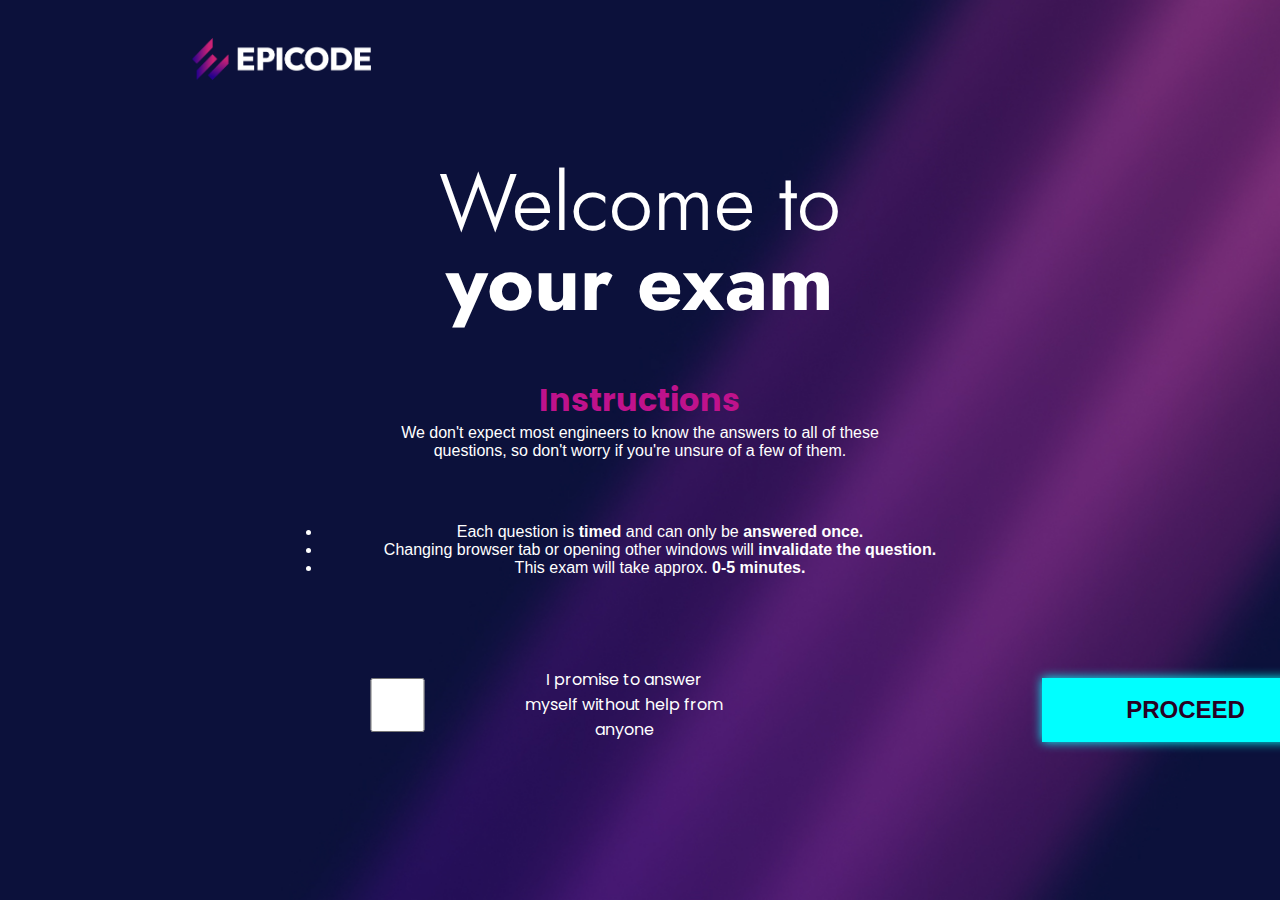
==== progetto finito/index.html @ c2583f1c "Add files via upload" ====
<!DOCTYPE html>
<html lang="en">

<head>
    <meta charset="UTF-8">
    <meta name="viewport" content="width=device-width, initial-scale=1.0">
    <title>Document</title>
    <link rel="stylesheet" href="./asset/css/stylesheet.css">
    <link rel="preconnect" href="https://fonts.googleapis.com">
<link rel="preconnect" href="https://fonts.gstatic.com" crossorigin>
<link href="https://fonts.googleapis.com/css2?family=Poppins:wght@600&display=swap" rel="stylesheet">
<link rel="preconnect" href="https://fonts.googleapis.com">
<link rel="preconnect" href="https://fonts.gstatic.com" crossorigin>
<link href="https://fonts.googleapis.com/css2?family=Jost:ital,wght@0,350;1,350&display=swap" rel="stylesheet">
<link rel="preconnect" href="https://fonts.googleapis.com">
<link rel="preconnect" href="https://fonts.gstatic.com" crossorigin>
<link href="https://fonts.googleapis.com/css2?family=Jost:ital,wght@0,900;1,900&display=swap" rel="stylesheet">
</head>

<body>
    <header>
         <img id="logo_epicode" src="./asset/img/epicode_logo.png"> <!--LOGO EPICODE ALTO A SX-->
    </header>
    <section>
        <h1 class="welcome">Welcome to <br><span class="bold"class="exam">your exam</span></h1>
        <div>
            <h3 id="viola" class="bold">Instructions</h3> <!--SCRITTA IN VIOLA-->
            <p>We don't expect most engineers to know the answers to all of these <br> questions, so don't worry if you're unsure
                of a few of them.</p>
        </div>
        <div>
            <ul> <!--Lista con i pallini-->
                <li>Each question is <span class="bold">timed</span> and can only be <span class="bold">answered
                        once.</span></li>
                <li>Changing browser tab or opening other windows will <span class="bold">invalidate the question.</span>
                </li>
                <li>This exam will take approx. <span class="bold">0-5 minutes.</span></li>
            </ul>
        </div>
        <div class="input-container"> 
            <form action="#" class="form-flex"> <!--inserire percorso alla seconda pagina-->
                <div class="input-group">
                    <input type="checkbox" name="checkbox" value="accetto"
                        oninvalid="this.setCustomValidity('Must be accepted')" oninput="this.setCustomValidity('')" required>
                    <span class="flex-grow">I promise to answer myself without help from anyone</span>
                </div>
                <!-- TASTO AZZURRINO PER PROCEDERE -->
                <a href="./quiz.html"><button id="btn" class="bold" type="submit" name="submit" value="PROCEED">PROCEED</button></a>
            </form>
        </div>
    </section>
</body>
</html>
---- progetto finito/asset/css/stylesheet.css ----
body {
    background-image: url("../img/bg.jpg");
    background-repeat: no-repeat;
    background-size: cover;
    padding: 3% 8% 0% 8%;
    color: white; 
    width: 70%;
    margin: 0 auto;
    text-align: left;}

#logo_epicode {
    width: 20%;
    margin-bottom: 2.8vh;
}


.welcome {
    font-size: 80px; /* dimensione del testo per "Welcome to" */
    line-height: 1;
    font-family: "Jost", sans-serif;
    font-optical-sizing: auto;
    font-weight: 350;
    font-style: normal;
}

.exam {
    font-size: 60px;
    font-family: "Poppins", sans-serif;
  font-weight: 900;
  font-style: normal;
}

.bold {
    font-weight: bold;
}

#viola {
    color: #BF128C;
    font-family: "Poppins", sans-serif;
    font-size: 2em;
    margin: 0
}

p {
    font-family:Arial, Helvetica, sans-serif;
    margin: 0 0 7vh 0
}

ul {
    font-family: Arial, Helvetica, sans-serif;
}

form {
    margin-top: 10vh;
    font-family: "Poppins", sans-serif;
    margin-bottom: 7vh;
}

#btn {
    color: rgb(41, 0, 35);
    background-color: #00FFFF;
    border: none;
    box-shadow: 0 0 10px #00FFFF;
    cursor: pointer; 
    font-size: 1.5em;
    margin-left: 13em;
    height: 4rem;
    width: 12em;
}


.form-flex {
    display: flex;
    align-items: center; /* Allinea verticalmente gli elementi */
}

.input-group {
    display: flex; /* Rendi i suoi figli un flex item */
    align-items: center; /* Allinea verticalmente gli elementi */
    margin-bottom: 10px; /* Aggiungi spazio tra i gruppi di input */
}

.input-group input {
    margin-right: 10px; /* Aggiungi spazio tra l'input e il testo */
}

.flex-grow {
    flex-grow: 1; /* Fai espandere lo span per occupare lo spazio rimanente */
    width: max-content;
}

/*----------------------------seconda pagina --------------------------------------------------*/


h1 {
    color: white;
}

#quiz {
    text-align: center;  
    font-size: 1em;
    margin-top: 70px;
}

.fade {
  opacity: 0;
  transition: opacity 0.3s ease-in-out;
}

#button_risposte{
  margin-top: 60px;
  width: 80vw;
  display: inline-block;
} 

.risposta {
    width: 35vw;
    height: 7vh;
    margin: 15px;
    border-radius: 100px;
    background: transparent; 
    color: white;
    background-color: rgba(255, 255, 255, 0.1);
    border: none; 
    font-size: 1.1em;
    box-shadow: 0 -1.5px 1px 2px rgba(244, 242, 242, 0.915);
}


.risposta:hover {
  cursor: pointer;
  background: rgba(237, 26, 230, 0.626);
}

#question {
    text-align: center;
    margin-top: 100px;
}

#ndomanda {
    color: white;
}

#totdomande {
    color: rgb(219, 37, 97);
}

.score{
  font-size: 2.5em;
  margin-top: 15%;
}



/****************** inizio css timer ****************/

.base-timer {
    position: relative;
    width: 120px;
    height: 120px;
    margin-left: 80%;
  }
  
  .base-timer__svg {
    transform: scaleX(-1);
  }
  
  .base-timer__circle {
    fill: none;
    stroke: none;
  }
  
  .base-timer__path-elapsed {
    stroke-width: 10px;
    stroke: grey;
  }
  
  .base-timer__path-remaining {
    stroke-width: 10px;
    stroke-linecap: round;
    transform: rotate(90deg);
    transform-origin: center;
    transition: 1s linear all;
    fill-rule: nonzero;
    stroke: currentColor;
  }
  
  .base-timer__path-remaining.green {
    color: rgb(3, 227, 238);
  }
  
  .base-timer__path-remaining.orange {
    color: orange;
  }
  
  .base-timer__path-remaining.red {
    color: red;
  }
  
  .base-timer__label {
    position: absolute;
    width: 50px;
    height: 50px;
    top: 35px;
    margin-left: 35px;
    display: flex;
    align-items: center;
    justify-content: center;
    font-size: 40px;
    color: white;
  }

  /*---------------------------------------CSS terza pagina-------------------------------------*/
  

#top_text h2{
    margin: 0;
    font-weight: bold;
    font-size: 4vw;
    text-align: center;
}
#top_text h4{
    margin: 0 0 4vh 0;
    text-align: center;
    font-size: 2vw
}

#container{
    margin: auto;
  padding: 10px;
  margin-bottom:5vh;
  text-align: center;
  display:flex;
  justify-content: space-between;
  align-items: center; /* Centra il contenuto verticalmente */
}

#container > div {
    flex-grow: 1;
}

#container > div:first-child,
#container > div:last-child {
    flex-basis: 50%;
}
.scritturaGiustaESbagliata{ /*corretto e wrong*/
    font-size: 4.7em;
    margin: 0;
}

#percentualegiusta, #percentualesbagliata { /*numeri e percentuale*/
    font-size: 4.7em;
    font-weight: 700;
    margin: 0;
}

#domandegiuste, #domandesbagliate{ /*    tot/10   */
    font-size: 2em;
    margin: 0;
}

#percentualegiusta, #domandegiuste, #correctB{ /*testo a sx del grafico*/
    color: rgb(0, 255,255)
}
#percentualesbagliata, #domandesbagliate, #wrongV{   /*testo a dx del grafico*/
    color:rgb(194, 18, 141)
}

#btndiv{
    text-align: center;
}
#rateUs{ /*bottone in fondo*/
    background: none;
    border: 1px solid white;
    box-shadow: 0 0 10px #00FFFF;
    box-shadow: 0 0 10px #00FFFF;
    color: white;
    padding: 8px 26px;
    cursor: pointer;
    text-align: center;
    font-size: 2vw
}

/*--------------------------4 pagina stile-----------------------*/

/* Stile della sezione principale */
section{
    width: 80%;
    margin: 0 auto;
    text-align: center;
}

/* Stile del titolo */
h1{
    font-size: 4.2em;
    padding:0 auto ;
}

/* Stile del testo generico */
.testo{
    font-size: 2.1em;
}

/* Stile del testo all'interno del tag span */
.testospan{
    font-size: 2.3em;
}

/* Stile delle stelle per la valutazione */
#stelle{
    padding-bottom: 1.4em;
    cursor: pointer;
    display: flex;
    justify-content: center;
}

/* Stile dell'input del modulo */
form input{
    width: 100%;
    background: transparent;
    border: none;
    border-bottom: solid 2px #C40090;
    height: 6vh;
    font-size: 4vh;
    color: white;
    padding-left: 15px;
}

/* Stile del pulsante "More Info" */
.styleButton4Pagina{
    background-color: #00FFFF;
    border: none;
    margin-top: 1.4em;
    width: 10em;
    height: 3em;
    font-weight: 700;
    box-shadow: 0 0 15px #00FFFF; 
    cursor: pointer;
}

/* Stile delle immagini delle stelle */
#stelle img {
    opacity: 0.1;
    transition: opacity 0.2s ease;
    cursor: pointer;
}

/* Stile delle immagini delle stelle al passaggio del mouse */
#stelle img:hover,
#stelle img.active {
    opacity: 0.6;
}

/* Stile delle immagini delle stelle cliccate */
#stelle img.clicked {
    opacity: 1;
}

/* Stile del testo del commento */
.comment-text {
    margin: 0; 
    margin-left: 10px; /* Aggiunge uno spazio tra le stelle e il paragrafo */
    font-size: 1.5em; /* Imposta la dimensione del carattere del commento */
    color: #faf6f6;
    align-self: center; /* Colore del testo del commento */
}

/* Stile per il commento visibile */
.comment-text.visible {
    display: inline-block;
    align-self: center;
}
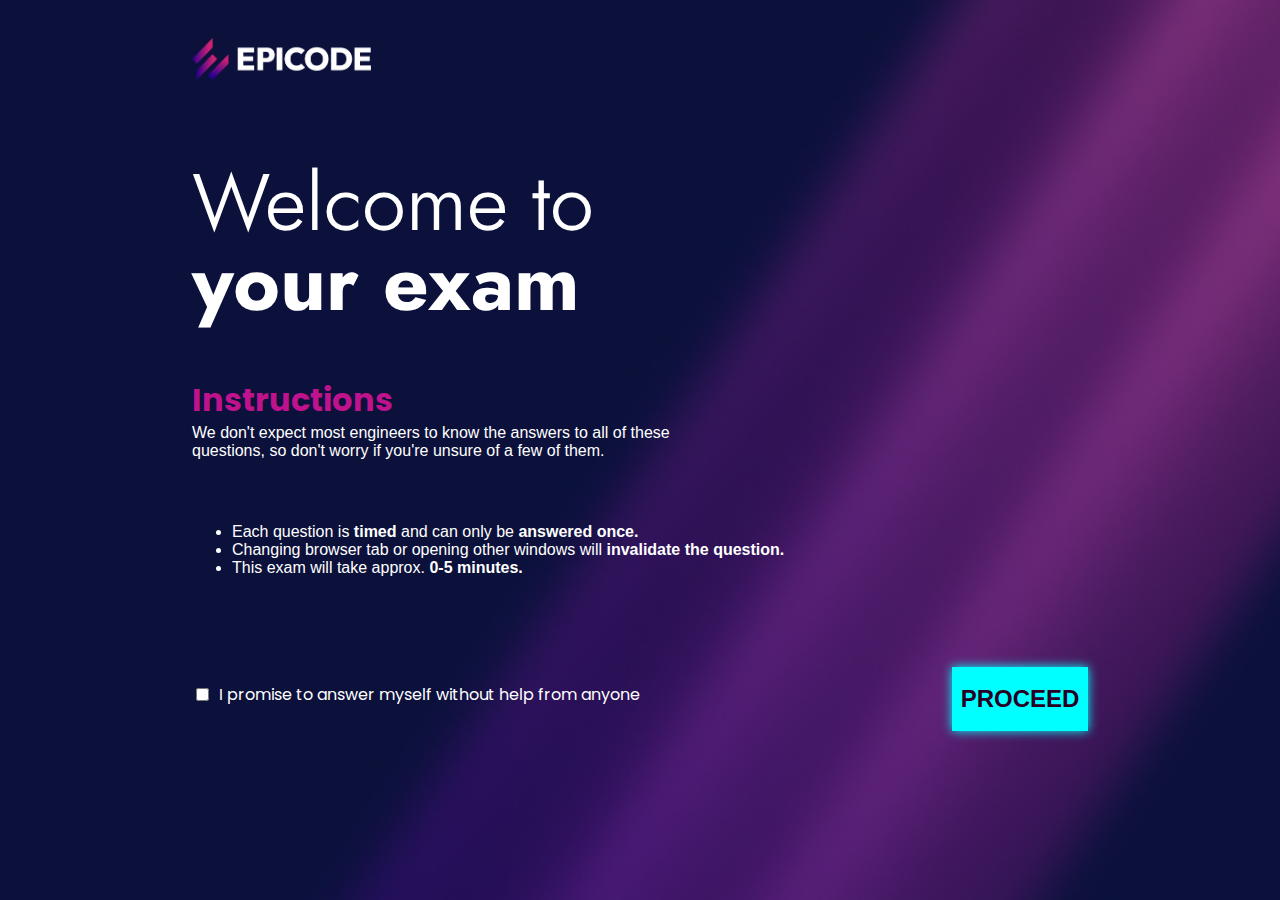
==== commit 823d60e8: "." ====
--- a/progetto finito/index.html
+++ b/progetto finito/index.html
@@ -5,7 +5,7 @@
     <meta charset="UTF-8">
     <meta name="viewport" content="width=device-width, initial-scale=1.0">
     <title>Document</title>
-    <link rel="stylesheet" href="./asset/css/stylesheet.css">
+    <link rel="stylesheet" href="../progetto finito/asset/css/stylesheet.css"> <!--FILE CSS-->
     <link rel="preconnect" href="https://fonts.googleapis.com">
 <link rel="preconnect" href="https://fonts.gstatic.com" crossorigin>
 <link href="https://fonts.googleapis.com/css2?family=Poppins:wght@600&display=swap" rel="stylesheet">
@@ -25,11 +25,11 @@
         <h1 class="welcome">Welcome to <br><span class="bold"class="exam">your exam</span></h1>
         <div>
             <h3 id="viola" class="bold">Instructions</h3> <!--SCRITTA IN VIOLA-->
-            <p>We don't expect most engineers to know the answers to all of these <br> questions, so don't worry if you're unsure
+            <p id="par1pag">We don't expect most engineers to know the answers to all of these <br> questions, so don't worry if you're unsure
                 of a few of them.</p>
         </div>
         <div>
-            <ul> <!--Lista con i pallini-->
+            <ul id="ul1pagina"> <!--Lista con i pallini-->
                 <li>Each question is <span class="bold">timed</span> and can only be <span class="bold">answered
                         once.</span></li>
                 <li>Changing browser tab or opening other windows will <span class="bold">invalidate the question.</span>
@@ -38,14 +38,14 @@
             </ul>
         </div>
         <div class="input-container"> 
-            <form action="#" class="form-flex"> <!--inserire percorso alla seconda pagina-->
+            <form action="./quiz.html" class="form-flex"> <!--inserire percorso alla seconda pagina-->
                 <div class="input-group">
                     <input type="checkbox" name="checkbox" value="accetto"
                         oninvalid="this.setCustomValidity('Must be accepted')" oninput="this.setCustomValidity('')" required>
                     <span class="flex-grow">I promise to answer myself without help from anyone</span>
                 </div>
                 <!-- TASTO AZZURRINO PER PROCEDERE -->
-                <a href="./quiz.html"><button id="btn" class="bold" type="submit" name="submit" value="PROCEED">PROCEED</button></a>
+                <button id="btn" class="bold" type="submit" name="submit" value="PROCEED">PROCEED</button>
             </form>
         </div>
     </section>
--- a/progetto finito/asset/css/stylesheet.css
+++ b/progetto finito/asset/css/stylesheet.css
@@ -41,16 +41,16 @@
     margin: 0
 }
 
-p {
+#par1pag {
     font-family:Arial, Helvetica, sans-serif;
     margin: 0 0 7vh 0
 }
 
-ul {
+#ul1pagina {
     font-family: Arial, Helvetica, sans-serif;
 }
 
-form {
+.form-flex {
     margin-top: 10vh;
     font-family: "Poppins", sans-serif;
     margin-bottom: 7vh;
@@ -92,7 +92,7 @@
 /*----------------------------seconda pagina --------------------------------------------------*/
 
 
-h1 {
+#domanda {
     color: white;
 }
 
@@ -284,14 +284,14 @@
 /*--------------------------4 pagina stile-----------------------*/
 
 /* Stile della sezione principale */
-section{
+#section4pagina{
     width: 80%;
     margin: 0 auto;
     text-align: center;
 }
 
 /* Stile del titolo */
-h1{
+#h1Pag4{
     font-size: 4.2em;
     padding:0 auto ;
 }
@@ -315,7 +315,7 @@
 }
 
 /* Stile dell'input del modulo */
-form input{
+#scrittura input{
     width: 100%;
     background: transparent;
     border: none;
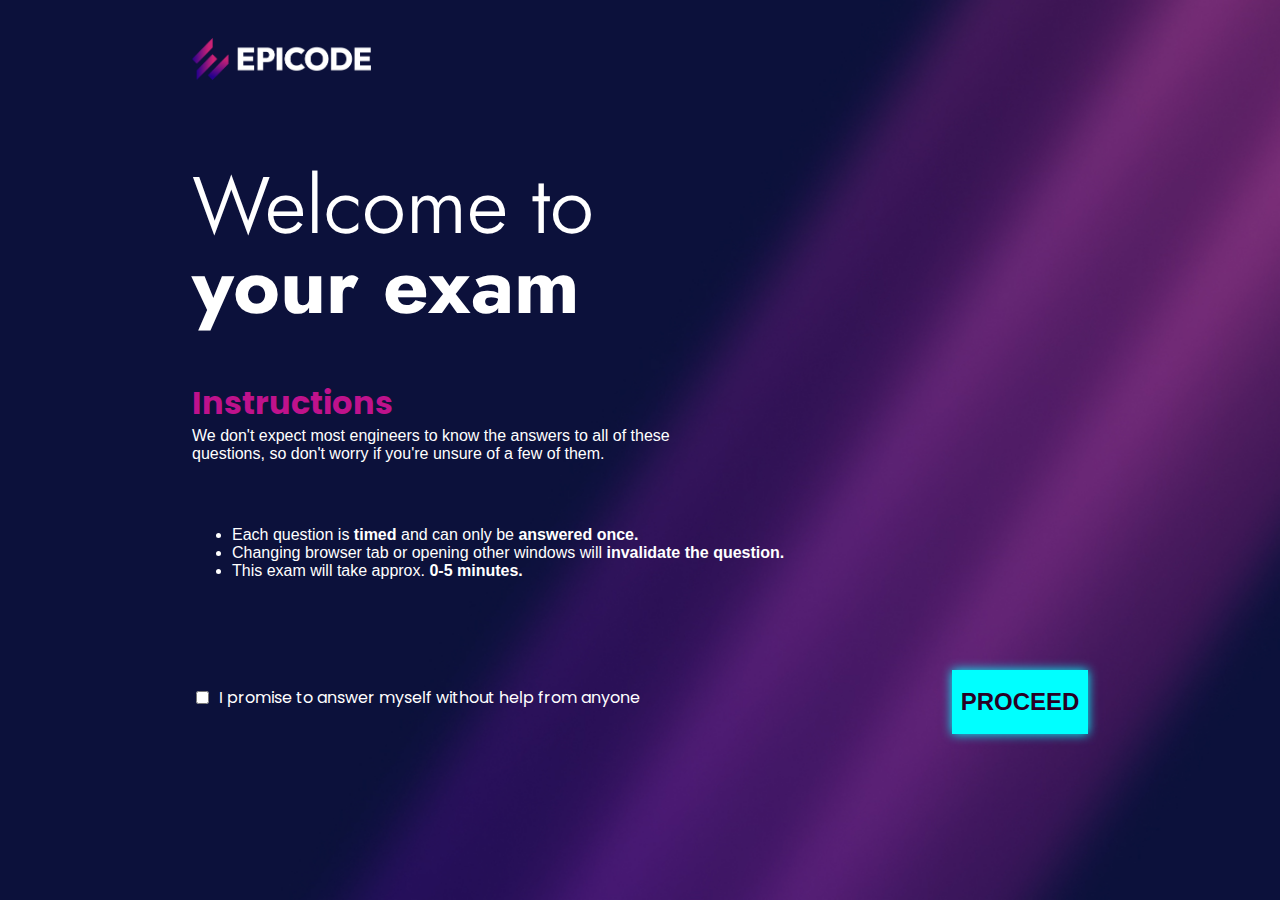
==== commit 820b4b9e: "." ====
--- a/progetto finito/index.html
+++ b/progetto finito/index.html
@@ -7,41 +7,44 @@
     <title>Document</title>
     <link rel="stylesheet" href="../progetto finito/asset/css/stylesheet.css"> <!--FILE CSS-->
     <link rel="preconnect" href="https://fonts.googleapis.com">
-<link rel="preconnect" href="https://fonts.gstatic.com" crossorigin>
-<link href="https://fonts.googleapis.com/css2?family=Poppins:wght@600&display=swap" rel="stylesheet">
-<link rel="preconnect" href="https://fonts.googleapis.com">
-<link rel="preconnect" href="https://fonts.gstatic.com" crossorigin>
-<link href="https://fonts.googleapis.com/css2?family=Jost:ital,wght@0,350;1,350&display=swap" rel="stylesheet">
-<link rel="preconnect" href="https://fonts.googleapis.com">
-<link rel="preconnect" href="https://fonts.gstatic.com" crossorigin>
-<link href="https://fonts.googleapis.com/css2?family=Jost:ital,wght@0,900;1,900&display=swap" rel="stylesheet">
+    <link rel="preconnect" href="https://fonts.gstatic.com" crossorigin>
+    <link href="https://fonts.googleapis.com/css2?family=Poppins:wght@600&display=swap" rel="stylesheet">
+    <link rel="preconnect" href="https://fonts.googleapis.com">
+    <link rel="preconnect" href="https://fonts.gstatic.com" crossorigin>
+    <link href="https://fonts.googleapis.com/css2?family=Jost:ital,wght@0,350;1,350&display=swap" rel="stylesheet">
+    <link rel="preconnect" href="https://fonts.googleapis.com">
+    <link rel="preconnect" href="https://fonts.gstatic.com" crossorigin>
+    <link href="https://fonts.googleapis.com/css2?family=Jost:ital,wght@0,900;1,900&display=swap" rel="stylesheet">
 </head>
 
-<body>
+<body style="text-align: left;">
     <header>
-         <img id="logo_epicode" src="./asset/img/epicode_logo.png"> <!--LOGO EPICODE ALTO A SX-->
+        <img id="logo_epicode" src="./asset/img/epicode_logo.png"> <!--LOGO EPICODE ALTO A SX-->
     </header>
     <section>
-        <h1 class="welcome">Welcome to <br><span class="bold"class="exam">your exam</span></h1>
+        <h1 class="welcome">Welcome to <br><span class="bold" class="exam">your exam</span></h1>
         <div>
             <h3 id="viola" class="bold">Instructions</h3> <!--SCRITTA IN VIOLA-->
-            <p id="par1pag">We don't expect most engineers to know the answers to all of these <br> questions, so don't worry if you're unsure
+            <p id="par1pag">We don't expect most engineers to know the answers to all of these <br> questions, so don't
+                worry if you're unsure
                 of a few of them.</p>
         </div>
         <div>
             <ul id="ul1pagina"> <!--Lista con i pallini-->
                 <li>Each question is <span class="bold">timed</span> and can only be <span class="bold">answered
                         once.</span></li>
-                <li>Changing browser tab or opening other windows will <span class="bold">invalidate the question.</span>
+                <li>Changing browser tab or opening other windows will <span class="bold">invalidate the
+                        question.</span>
                 </li>
                 <li>This exam will take approx. <span class="bold">0-5 minutes.</span></li>
             </ul>
         </div>
-        <div class="input-container"> 
+        <div class="input-container">
             <form action="./quiz.html" class="form-flex"> <!--inserire percorso alla seconda pagina-->
                 <div class="input-group">
                     <input type="checkbox" name="checkbox" value="accetto"
-                        oninvalid="this.setCustomValidity('Must be accepted')" oninput="this.setCustomValidity('')" required>
+                        oninvalid="this.setCustomValidity('Must be accepted')" oninput="this.setCustomValidity('')"
+                        required>
                     <span class="flex-grow">I promise to answer myself without help from anyone</span>
                 </div>
                 <!-- TASTO AZZURRINO PER PROCEDERE -->
@@ -50,4 +53,5 @@
         </div>
     </section>
 </body>
+
 </html>--- a/progetto finito/asset/css/stylesheet.css
+++ b/progetto finito/asset/css/stylesheet.css
@@ -6,13 +6,12 @@
     color: white; 
     width: 70%;
     margin: 0 auto;
-    text-align: left;}
-
-#logo_epicode {
+    font-family: "Poppins", sans-serif;
+}
+#logo_epicode{
     width: 20%;
     margin-bottom: 2.8vh;
 }
-
 
 .welcome {
     font-size: 80px; /* dimensione del testo per "Welcome to" */
@@ -99,7 +98,9 @@
 #quiz {
     text-align: center;  
     font-size: 1em;
-    margin-top: 70px;
+    margin-top: 3em; 
+    height: 50vh;
+    align-content: center;
 }
 
 .fade {
@@ -108,13 +109,12 @@
 }
 
 #button_risposte{
-  margin-top: 60px;
-  width: 80vw;
+  margin-top: 1.6em;
   display: inline-block;
 } 
 
 .risposta {
-    width: 35vw;
+    width: 30vw;
     height: 7vh;
     margin: 15px;
     border-radius: 100px;
@@ -134,7 +134,7 @@
 
 #question {
     text-align: center;
-    margin-top: 100px;
+    margin-top: 4em;
 }
 
 #ndomanda {
@@ -149,16 +149,28 @@
   font-size: 2.5em;
   margin-top: 15%;
 }
-
+#btnrst {
+    color: rgb(41, 0, 35);
+    background-color: #00FFFF;
+    border: none;
+    box-shadow: 0 0 10px #00FFFF;
+    cursor: pointer; 
+    font-size: 1.5em;
+    border-radius: 15px;
+    height: 4rem;
+    width: 8em;
+    margin-top: 10%;
+}
 
 
 /****************** inizio css timer ****************/
 
 .base-timer {
     position: relative;
-    width: 120px;
-    height: 120px;
-    margin-left: 80%;
+    width: 100px;
+    height: 100px;
+    margin-left: 90%;
+    margin-top: -3em;
   }
   
   .base-timer__svg {
@@ -200,13 +212,13 @@
   .base-timer__label {
     position: absolute;
     width: 50px;
-    height: 50px;
+    height: 30px;
     top: 35px;
-    margin-left: 35px;
+    margin-left: 25px;
     display: flex;
     align-items: center;
     justify-content: center;
-    font-size: 40px;
+    font-size: 2.2em;
     color: white;
   }
 
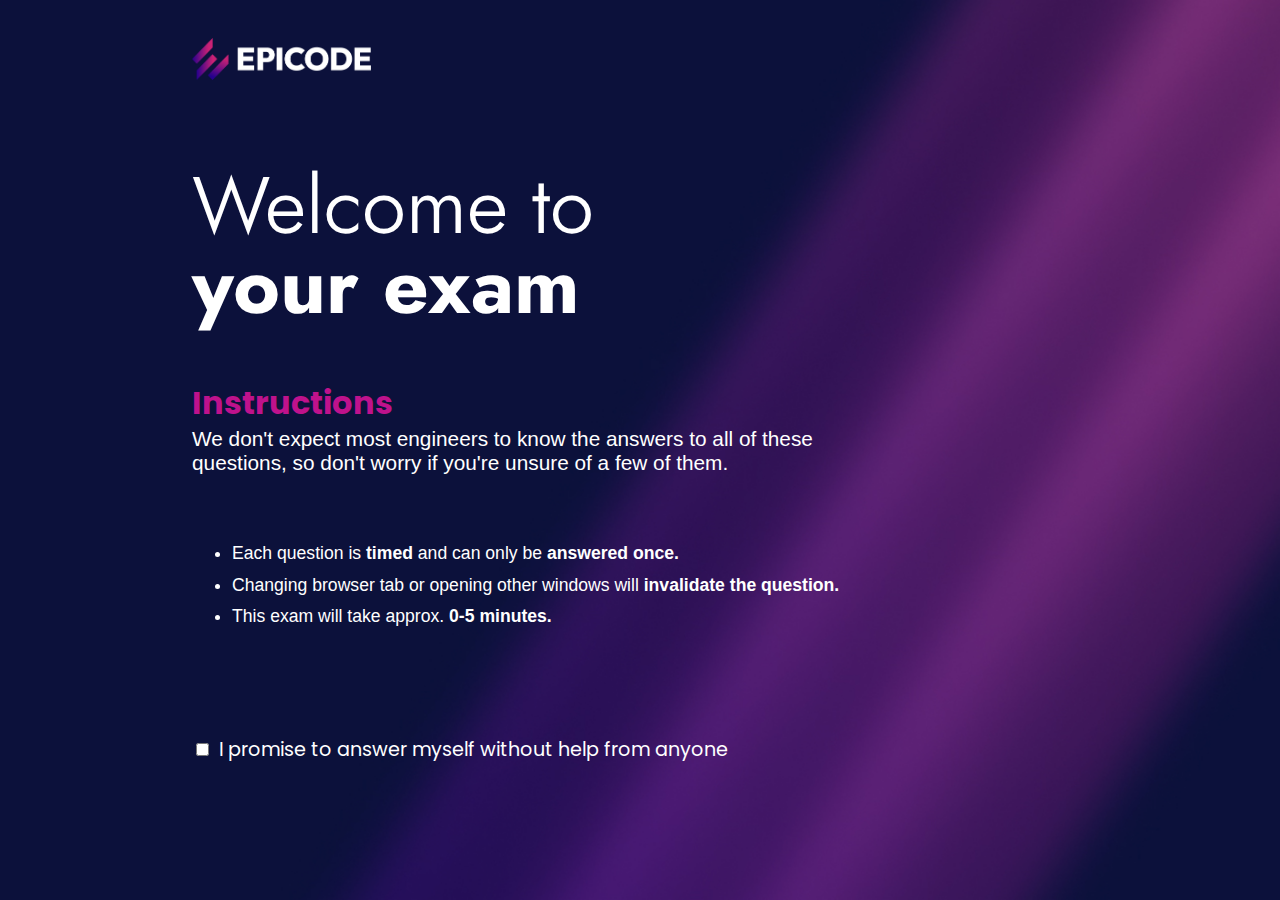
==== commit e05e70a4: "modified:   progetto finito/asset/script/indexjs.js 	modified:   progetto finito/index.html" ====
--- a/progetto finito/index.html
+++ b/progetto finito/index.html
@@ -52,6 +52,7 @@
             </form>
         </div>
     </section>
+    <script src="./asset/script/indexjs.js"></script>
 </body>
 
 </html>--- a/progetto finito/asset/css/stylesheet.css
+++ b/progetto finito/asset/css/stylesheet.css
@@ -42,12 +42,13 @@
 
 #par1pag {
     font-family:Arial, Helvetica, sans-serif;
-    margin: 0 0 7vh 0
-}
-
+    margin: 0 0 7vh 0;
+    font-size:1.3em;
+}
 #ul1pagina {
     font-family: Arial, Helvetica, sans-serif;
-}
+    line-height: 1.8;
+font-size: 1.1em;}
 
 .form-flex {
     margin-top: 10vh;
@@ -62,7 +63,7 @@
     box-shadow: 0 0 10px #00FFFF;
     cursor: pointer; 
     font-size: 1.5em;
-    margin-left: 13em;
+    margin-left: 25em;
     height: 4rem;
     width: 12em;
 }
@@ -86,6 +87,7 @@
 .flex-grow {
     flex-grow: 1; /* Fai espandere lo span per occupare lo spazio rimanente */
     width: max-content;
+    font-size:1.2em
 }
 
 /*----------------------------seconda pagina --------------------------------------------------*/
@@ -129,7 +131,7 @@
 
 .risposta:hover {
   cursor: pointer;
-  background: rgba(237, 26, 230, 0.626);
+  background: rgba(237, 26, 230, 0.288);
 }
 
 #question {
@@ -149,18 +151,31 @@
   font-size: 2.5em;
   margin-top: 15%;
 }
-#btnrst {
-    color: rgb(41, 0, 35);
-    background-color: #00FFFF;
-    border: none;
-    box-shadow: 0 0 10px #00FFFF;
-    cursor: pointer; 
-    font-size: 1.5em;
-    border-radius: 15px;
-    height: 4rem;
-    width: 8em;
-    margin-top: 10%;
-}
+
+.correct{
+    width: 30vw;
+    height: 7vh;
+    margin: 15px;
+    border-radius: 100px;
+    background-color: green;
+    color: white;
+    border: none; 
+    font-size: 1.1em;
+    box-shadow: 0 -1.5px 1px 2px rgba(244, 242, 242, 0.915);
+}
+
+.wrong{
+    width: 30vw;
+    height: 7vh;
+    margin: 15px;
+    border-radius: 100px;
+    background-color:red;
+    color: white;
+    border: none; 
+    font-size: 1.1em;
+    box-shadow: 0 -1.5px 1px 2px rgba(244, 242, 242, 0.915);
+}
+
 
 
 /****************** inizio css timer ****************/
@@ -275,7 +290,7 @@
     color: rgb(0, 255,255)
 }
 #percentualesbagliata, #domandesbagliate, #wrongV{   /*testo a dx del grafico*/
-    color:rgb(194, 18, 141)
+    color:rgb(194, 18, 141) 
 }
 
 #btndiv{
@@ -313,10 +328,6 @@
     font-size: 2.1em;
 }
 
-/* Stile del testo all'interno del tag span */
-.testospan{
-    font-size: 2.3em;
-}
 
 /* Stile delle stelle per la valutazione */
 #stelle{
@@ -328,26 +339,32 @@
 
 /* Stile dell'input del modulo */
 #scrittura input{
-    width: 100%;
+    width: 85%;
     background: transparent;
     border: none;
     border-bottom: solid 2px #C40090;
-    height: 6vh;
-    font-size: 4vh;
+    height: 5vh;
+    font-size: 2vh;
     color: white;
     padding-left: 15px;
+}
+
+
+#scrittura input:focus{
+    outline: none;
 }
 
 /* Stile del pulsante "More Info" */
 .styleButton4Pagina{
     background-color: #00FFFF;
     border: none;
-    margin-top: 1.4em;
-    width: 10em;
-    height: 3em;
-    font-weight: 700;
+    width: 9em;
+    height: 2.7em;
+    font-weight: 799;
     box-shadow: 0 0 15px #00FFFF; 
     cursor: pointer;
+    margin-top: 2em;
+    font-size: 1.5em;
 }
 
 /* Stile delle immagini delle stelle */
